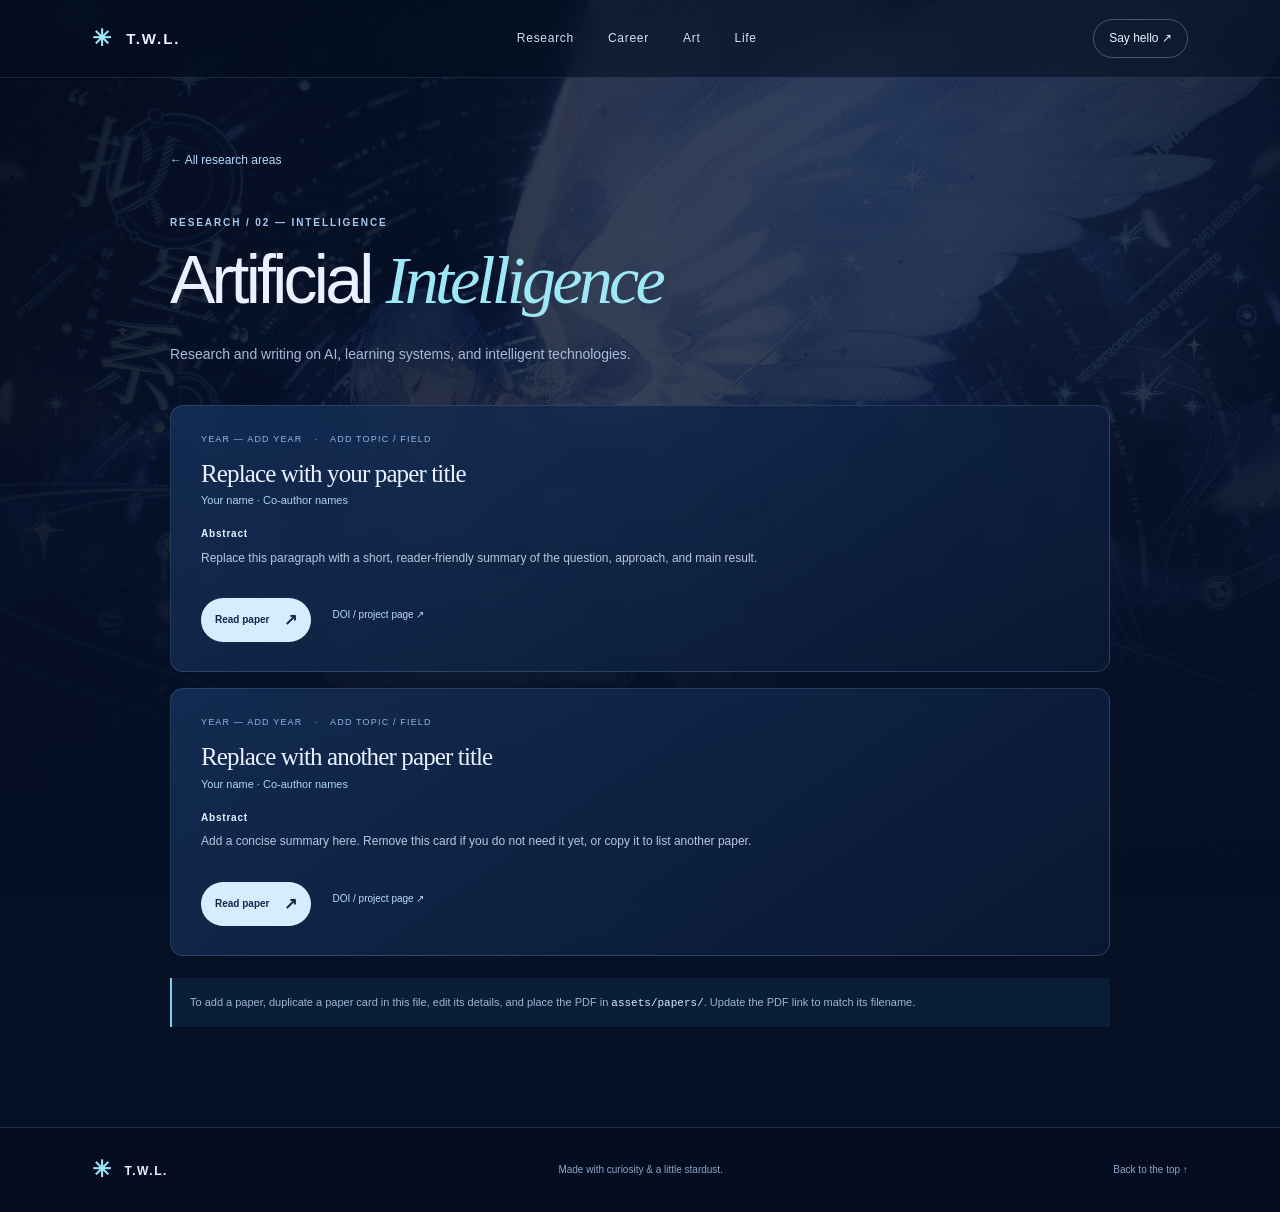
==== research/ai.html @ 41096c9e "Add files via upload" ====
<!doctype html><html lang="en"><head><meta charset="utf-8"><meta name="viewport" content="width=device-width,initial-scale=1"><title>Artificial Intelligence — Tiffany Wing Lun</title><link rel="stylesheet" href="../style.css"></head><body class="papers-page"><div class="backdrop" aria-hidden="true"></div><header class="topbar"><a class="wordmark" href="../index.html"><span class="mark">✳</span> T.W.L.</a><nav><a href="../index.html#research">Research</a><a href="../index.html#career">Career</a><a href="../index.html#art">Art</a><a href="../index.html#life">Life</a></nav><a class="top-contact" href="mailto:your.email@example.com">Say hello ↗</a></header><main class="papers-main"><a class="back-link" href="../index.html#research">← All research areas</a><p class="eyebrow">RESEARCH / 02 — INTELLIGENCE</p><h1>Artificial <em>Intelligence</em></h1><p class="papers-intro">Research and writing on AI, learning systems, and intelligent technologies.</p><div class="paper-list">
<article class="paper-card"><div class="paper-meta"><span>YEAR — ADD YEAR</span><span>ADD TOPIC / FIELD</span></div><h2>Replace with your paper title</h2><p class="authors">Your name · Co-author names</p><p class="abstract"><b>Abstract</b> Replace this paragraph with a short, reader-friendly summary of the question, approach, and main result.</p><div class="paper-links"><a class="button light" href="../assets/papers/ai-paper-1.pdf">Read paper <span>↗</span></a><a class="paper-text-link" href="#">DOI / project page ↗</a></div></article>
<article class="paper-card"><div class="paper-meta"><span>YEAR — ADD YEAR</span><span>ADD TOPIC / FIELD</span></div><h2>Replace with another paper title</h2><p class="authors">Your name · Co-author names</p><p class="abstract"><b>Abstract</b> Add a concise summary here. Remove this card if you do not need it yet, or copy it to list another paper.</p><div class="paper-links"><a class="button light" href="../assets/papers/ai-paper-2.pdf">Read paper <span>↗</span></a><a class="paper-text-link" href="#">DOI / project page ↗</a></div></article></div><aside class="papers-note">To add a paper, duplicate a paper card in this file, edit its details, and place the PDF in <code>assets/papers/</code>. Update the PDF link to match its filename.</aside></main><footer><a class="wordmark" href="../index.html"><span class="mark">✳</span> T.W.L.</a><p>Made with curiosity & a little stardust.</p><a href="#">Back to the top ↑</a></footer></body></html>
---- style.css ----
:root{--ink:#eaf2ff;--muted:#a8bad8;--blue:#8bbaff;--cyan:#9de7f7;--navy:#071126;--panel:rgba(12,29,59,.72);--line:rgba(174,205,255,.17);--serif:'Playfair Display',Georgia,serif;--sans:'DM Sans',Arial,sans-serif}*{box-sizing:border-box}html{scroll-behavior:smooth;scroll-padding-top:90px}body{margin:0;background:#071126;color:var(--ink);font-family:var(--sans);line-height:1.65;overflow-x:hidden}.backdrop{position:fixed;inset:0;z-index:-2;background:linear-gradient(90deg,rgba(5,13,31,.89),rgba(6,19,43,.72) 48%,rgba(6,18,42,.84)),linear-gradient(0deg,#071126 2%,transparent 45%,rgba(5,12,28,.2)),url('assets/blue-universe.jpg') center 38%/cover no-repeat;opacity:.72}.backdrop:after{content:"";position:absolute;inset:0;background:radial-gradient(ellipse at 70% 15%,rgba(112,164,255,.2),transparent 38%),linear-gradient(180deg,transparent 50%,#071126 100%)}a{color:inherit;text-decoration:none}.topbar{height:78px;padding:0 7.2%;display:flex;align-items:center;justify-content:space-between;border-bottom:1px solid rgba(190,214,255,.12);background:rgba(5,14,31,.58);backdrop-filter:blur(16px);position:sticky;top:0;z-index:5}.wordmark{font-size:15px;letter-spacing:.13em;font-weight:700}.mark{color:var(--cyan);font-size:23px;vertical-align:-2px;margin-right:7px}.topbar nav{display:flex;gap:34px;font-size:12px;color:#d5e0f5;letter-spacing:.06em}.topbar nav a:hover,.text-link:hover,footer>a:last-child:hover{color:var(--cyan)}.top-contact{font-size:12px;border:1px solid rgba(184,211,255,.32);padding:9px 15px;border-radius:30px}.top-contact span{color:var(--cyan);margin-left:7px}.hero{min-height:690px;height:calc(100vh - 78px);max-height:860px;padding:70px 11% 84px;display:flex;align-items:center;position:relative;overflow:hidden}.hero-copy{max-width:610px;z-index:1}.eyebrow{font-size:10px;letter-spacing:.19em;color:#a9c7ef;font-weight:600;margin:0 0 22px}.dot{display:inline-block;width:6px;height:6px;border-radius:100%;background:#7fe0f0;box-shadow:0 0 12px #7fe0f0;margin:0 9px 1px 0}h1,h2,h3,p{margin-top:0}h1{font-size:clamp(48px,6.2vw,78px);letter-spacing:-.055em;line-height:1.08;margin-bottom:25px;font-weight:500}h1 em,h2 em{font-family:var(--serif);font-weight:500;color:var(--cyan)}.serif-blue{font-family:var(--serif);font-weight:500;color:#a9c8ff;letter-spacing:-.04em}.intro{max-width:460px;color:#c2d0e5;font-size:15px;line-height:1.9}.hero-actions{display:flex;align-items:center;gap:27px;margin-top:31px}.button{display:inline-flex;align-items:center;gap:26px;border-radius:28px;padding:12px 19px;font-size:12px;font-weight:600;transition:.2s}.button span{font-size:16px}.primary{background:#a9d4ff;color:#071126;box-shadow:0 5px 24px rgba(109,173,255,.25)}.primary:hover{transform:translateY(-2px);background:#d4eaff}.text-link{font-size:12px;color:#d5e1f2}.text-link span{color:var(--cyan);margin-left:8px}.hero-note{display:flex;align-items:center;gap:10px;margin-top:61px;color:#8da4c5;font-size:9px;letter-spacing:.16em}.hero-note b{color:#e6f0ff;font-weight:500}.line{width:36px;height:1px;background:#7eb5ec}.note-star{color:#9de7f7;font-size:19px;margin-left:8px}.portrait-wrap{position:absolute;right:14%;top:50%;transform:translateY(-48%);width:min(33vw,390px);aspect-ratio:1}.portrait{position:absolute;inset:14%;border-radius:50%;border:1px solid rgba(197,226,255,.5);background:linear-gradient(145deg,rgba(117,179,255,.25),rgba(83,112,190,.15));box-shadow:0 0 65px rgba(103,172,255,.3),inset 0 0 40px rgba(170,212,255,.18);display:flex;align-items:center;justify-content:center;overflow:hidden}.portrait img{width:100%;height:100%;object-fit:cover}.portrait.empty .portrait-placeholder{display:block}.portrait-placeholder{display:none;text-align:center;color:#d5e7ff;font-family:var(--serif);font-size:21px;line-height:1.55}.portrait-placeholder small{font:10px var(--sans);color:#a9c7ef}.orbit{position:absolute;border:1px solid rgba(174,214,255,.38);border-radius:50%;inset:1%;transform:rotate(-28deg) scaleY(.62)}.orbit-two{inset:-3%;transform:rotate(47deg) scaleY(.69);border-color:rgba(174,214,255,.19)}.photo-tag{position:absolute;right:1%;bottom:21%;font-size:10px;color:#e4efff;background:rgba(9,24,51,.88);border:1px solid var(--line);border-radius:20px;padding:8px 13px;backdrop-filter:blur(8px)}.photo-tag span{color:var(--cyan);margin-right:6px}.floating-star{position:absolute;color:#c7eaff;text-shadow:0 0 15px #76bcff}.star-a{top:6%;right:23%;font-size:31px}.star-b{bottom:9%;left:14%;font-size:19px}.scroll-cue{position:absolute;bottom:27px;left:50%;transform:translateX(-50%);font-size:8px;letter-spacing:.2em;color:#8198bb;display:flex;gap:11px;align-items:center}.scroll-cue span{height:30px;width:1px;background:linear-gradient(#8ecbff,transparent)}.section{padding:112px 11%;position:relative}.section-head{display:flex;align-items:end;justify-content:space-between;gap:40px;margin-bottom:43px}.section-head .eyebrow{margin-bottom:10px}h2{font-family:var(--serif);font-size:clamp(38px,4.3vw,54px);line-height:1.1;font-weight:500;letter-spacing:-.035em;margin:0}.section-intro{max-width:390px;color:var(--muted);font-size:13px;margin:0 0 4px}.research-grid{display:grid;grid-template-columns:repeat(4,1fr);gap:13px}.research-card{min-height:267px;padding:23px 21px;background:linear-gradient(145deg,rgba(21,48,88,.76),rgba(10,25,52,.78));border:1px solid var(--line);border-radius:12px;backdrop-filter:blur(8px);transition:.2s}.research-card:hover{transform:translateY(-4px);border-color:rgba(151,211,255,.48)}.card-icon{color:#b4e5ff;font-family:var(--serif);font-size:25px;height:40px}.card-index{font-size:8px;letter-spacing:.15em;color:#7fa2ce;margin:4px 0 9px}.research-card h3{font:500 19px var(--serif);margin:0 0 10px}.research-card>p:not(.card-index){font-size:11px;color:#aebfd8;line-height:1.75;min-height:57px;margin-bottom:14px}.research-card>a{font-size:10px;color:#c6e8ff}.research-card>a span{color:var(--cyan);margin-left:6px}.feature-strip{margin-top:17px;border:1px solid var(--line);background:rgba(11,28,58,.61);border-radius:10px;padding:17px 21px;display:flex;align-items:center;gap:18px}.strip-symbol{font-size:27px;color:var(--cyan)}.feature-strip b{font-size:12px;font-weight:600}.feature-strip p{font-size:11px;color:var(--muted);margin:1px 0 0}.strip-arrow{margin-left:auto;color:var(--cyan)}.career-section{background:linear-gradient(180deg,rgba(8,21,46,.85),rgba(8,22,46,.94));border-top:1px solid var(--line);border-bottom:1px solid var(--line)}.career-layout{display:grid;grid-template-columns:1.35fr .75fr;gap:10%;align-items:center}.large-copy{font:21px/1.65 var(--serif);color:#dceaff;max-width:510px;margin:0 0 25px}.detail-row{display:flex;gap:17px;border-top:1px solid var(--line);padding:14px 0}.detail-row>span{font-size:9px;color:#82b9ec;padding-top:3px}.detail-row b{font-size:12px}.detail-row p{font-size:11px;color:var(--muted);margin:2px 0 0}.resume-card{position:relative;overflow:hidden;padding:32px;border-radius:14px;border:1px solid rgba(173,214,255,.28);background:linear-gradient(145deg,#173863,#10274d 75%,#122143);min-height:270px}.resume-card .eyebrow{font-size:8px;margin-bottom:15px}.resume-card h3{font:500 30px var(--serif);margin-bottom:10px}.resume-card>p:not(.eyebrow){font-size:12px;color:#b8cce4;max-width:240px}.button.light{background:#d8ecff;color:#12284b;margin-top:10px}.button.light:hover{background:white}.resume-card small{display:block;font-size:9px;color:#9eb4d1;margin-top:15px}.resume-orbit{position:absolute;right:-23px;top:-30px;border:1px solid rgba(206,229,255,.22);color:#b9e8ff;width:125px;height:125px;border-radius:50%;display:grid;place-items:center;font-size:35px;box-shadow:0 0 0 16px rgba(178,215,255,.04),0 0 0 34px rgba(178,215,255,.03)}.art-grid{display:grid;grid-template-columns:1.1fr .9fr 1fr;gap:15px}.art-tile{margin:0;position:relative;overflow:hidden;border-radius:10px;border:1px solid var(--line);height:270px;background:radial-gradient(ellipse at 30% 30%,rgba(148,209,255,.48),transparent 38%),linear-gradient(140deg,#1a3c70,#111d42 65%,#37568d)}.art-two{background:radial-gradient(ellipse at 75% 28%,rgba(212,203,255,.54),transparent 28%),linear-gradient(145deg,#1a2852,#244c80,#111d42)}.art-three{background:radial-gradient(ellipse at 60% 65%,rgba(111,220,232,.36),transparent 35%),linear-gradient(145deg,#101d3f,#36588a,#111831)}.art-tile:after{content:"✧　 ·　 ✦　　 ·　　 ✧";position:absolute;inset:0;display:grid;place-items:center;color:rgba(234,246,255,.55);font-size:23px;letter-spacing:.24em;pointer-events:none}.art-tile img{width:100%;height:100%;object-fit:cover;position:absolute;inset:0;z-index:1}.art-tile figcaption{position:absolute;bottom:0;left:0;right:0;z-index:2;padding:12px 14px;background:linear-gradient(transparent,rgba(4,12,28,.9));font:15px var(--serif)}.art-tile figcaption span{font:9px var(--sans);color:var(--cyan);margin-right:9px}.upload-hint{font-size:10px;color:#8fa8c9;margin:14px 0 0}.upload-hint code{color:#c2e8ff;background:rgba(138,184,241,.1);padding:2px 4px;border-radius:3px}.life-section{display:grid;grid-template-columns:1fr .8fr;align-items:center;gap:8%;background:rgba(8,22,46,.74);border-top:1px solid var(--line)}.life-content h2{font-size:clamp(43px,5vw,64px)}.life-intro{max-width:460px;color:var(--muted);font-size:13px;margin:20px 0}.hobby-list{display:flex;flex-wrap:wrap;gap:9px}.hobby-list span{border:1px solid rgba(164,202,248,.26);border-radius:20px;padding:6px 12px;font-size:10px;color:#c8def6;background:rgba(35,70,115,.25)}.hobby-list span:first-child{color:#c4f2ff}.life-visual{height:250px;border:1px solid var(--line);border-radius:50% 50% 45% 50%;background:radial-gradient(ellipse at center,rgba(80,141,208,.27),rgba(13,29,57,.18) 65%);display:flex;flex-direction:column;align-items:center;justify-content:center;transform:rotate(4deg);position:relative}.life-visual p{font:20px/1.4 var(--serif);text-align:center;color:#d5e8ff;transform:rotate(-4deg);margin:9px}.constellation{color:#bdeaff;letter-spacing:20px;font-size:27px;text-shadow:0 0 18px #64acff}.constellation span{font-size:17px}.constellation i{font-style:normal;font-size:13px}.constellation b{font-weight:400;font-size:22px}.contact-band{text-align:center;padding:91px 20px 100px;background:radial-gradient(ellipse at 50% 100%,rgba(67,123,192,.32),transparent 63%)}.contact-band .eyebrow{margin-bottom:12px}.contact-band h2{font-size:clamp(32px,4vw,47px);margin-bottom:25px}footer{border-top:1px solid var(--line);padding:23px 7.2%;display:flex;align-items:center;justify-content:space-between;background:rgba(5,14,31,.72)}footer p,footer>a:last-child{font-size:10px;color:#8ea5c7;margin:0}footer .wordmark{font-size:12px}
@media(max-width:900px){.hero{padding-left:8%;padding-right:8%}.portrait-wrap{right:7%;width:34vw;opacity:.82}.section{padding:88px 8%}.research-grid{grid-template-columns:repeat(2,1fr)}.research-card{min-height:230px}.career-layout{gap:6%}.art-tile{height:220px}}
@media(max-width:620px){.topbar{height:64px;padding:0 5%}.topbar nav{gap:13px;font-size:10px}.wordmark{font-size:12px}.top-contact{display:none}.hero{height:auto;min-height:780px;align-items:flex-start;padding:93px 7% 82px}.hero-copy{max-width:100%}h1{font-size:51px}.intro{max-width:380px;font-size:13px}.portrait-wrap{width:270px;right:4%;top:auto;bottom:70px;transform:none;opacity:.67}.hero-note{margin-top:35px}.scroll-cue{left:8%;transform:none}.section{padding:75px 7%}.section-head{display:block;margin-bottom:29px}.section-intro{margin-top:15px}.research-grid{grid-template-columns:1fr 1fr;gap:9px}.research-card{padding:17px 14px;min-height:260px}.research-card h3{font-size:17px}.research-card>p:not(.card-index){font-size:10px}.career-layout,.life-section{grid-template-columns:1fr;gap:30px}.resume-card{max-width:none}.art-grid{grid-template-columns:1fr 1fr}.art-one{grid-column:span 2}.art-tile{height:190px}.art-one{height:230px}.life-visual{max-width:330px;width:100%;justify-self:center;height:220px}.contact-band{padding:72px 7%}footer{padding:20px 6%;flex-wrap:wrap;gap:12px}footer p{order:3;width:100%;text-align:center}.hero-actions{gap:18px}.button{gap:14px;padding:11px 15px}}
@media(prefers-reduced-motion:reduce){html{scroll-behavior:auto}*,*:before,*:after{transition:none!important}}
.papers-main{max-width:1000px;min-height:75vh;margin:0 auto;padding:68px 30px 100px}.back-link{display:inline-block;color:#b8d9fb;font-size:12px;margin-bottom:44px}.papers-main>.eyebrow{margin-bottom:12px}.papers-main>h1{font-size:clamp(42px,6vw,68px);max-width:850px}.papers-intro{color:var(--muted);font-size:14px;max-width:600px;margin:0 0 39px}.paper-list{display:grid;gap:16px}.paper-card{padding:26px 30px 29px;background:linear-gradient(145deg,rgba(21,48,88,.85),rgba(10,25,52,.9));border:1px solid var(--line);border-radius:13px;backdrop-filter:blur(9px)}.paper-meta{display:flex;gap:12px;flex-wrap:wrap;color:#91b6e1;font-size:9px;letter-spacing:.13em}.paper-meta span+span:before{content:'·';margin-right:12px;color:#65c9e5}.paper-card h2{font-size:25px;margin:13px 0 4px}.authors{color:#acd5ef;font-size:11px;margin-bottom:16px}.abstract{max-width:760px;color:#b8c8df;font-size:12px;line-height:1.85;margin-bottom:19px}.abstract b{color:#e5f1ff;display:block;font-size:10px;letter-spacing:.08em;margin-bottom:3px}.paper-links{display:flex;align-items:center;gap:21px}.paper-links .button{font-size:10px;padding:9px 14px;gap:15px}.paper-text-link{font-size:10px;color:#b9dafa}.papers-note{margin-top:22px;padding:15px 18px;border-left:2px solid #7bcfe5;background:rgba(20,48,81,.44);color:#9eb5d2;font-size:11px}.papers-note code{color:#d4edff}@media(max-width:620px){.papers-main{padding:42px 7% 70px}.back-link{margin-bottom:32px}.paper-card{padding:20px}.paper-card h2{font-size:21px}.paper-links{align-items:flex-start;flex-direction:column;gap:12px}}
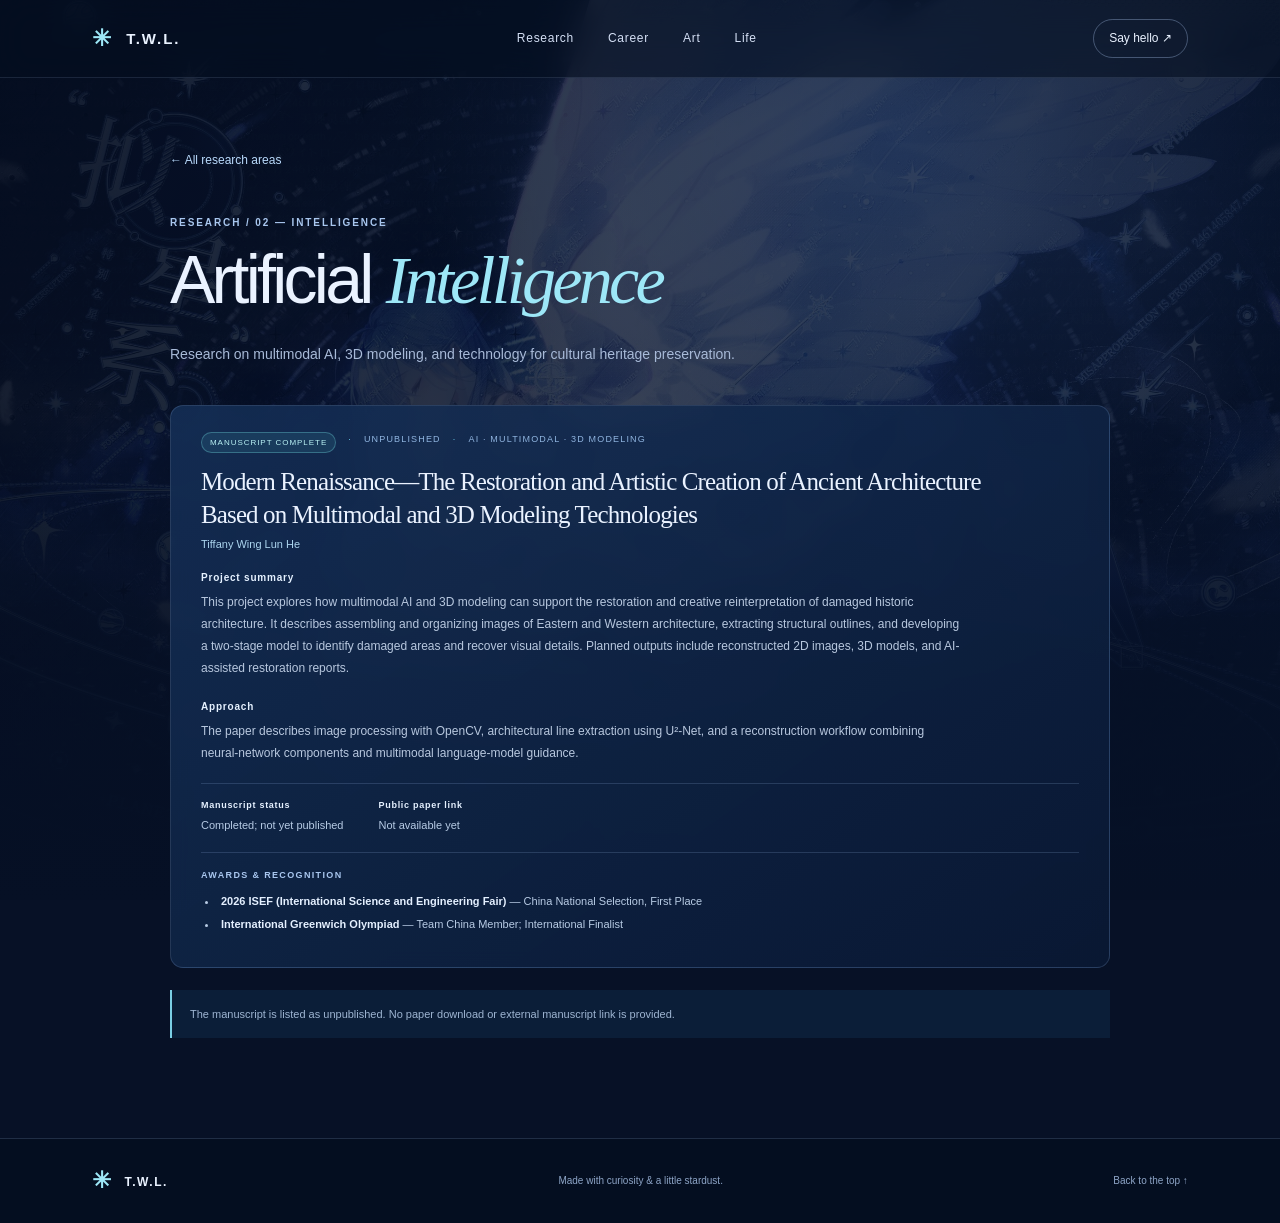
==== commit 0b5b1b19: "Add files via upload" ====
--- a/research/ai.html
+++ b/research/ai.html
@@ -1,3 +1,21 @@
-<!doctype html><html lang="en"><head><meta charset="utf-8"><meta name="viewport" content="width=device-width,initial-scale=1"><title>Artificial Intelligence — Tiffany Wing Lun</title><link rel="stylesheet" href="../style.css"></head><body class="papers-page"><div class="backdrop" aria-hidden="true"></div><header class="topbar"><a class="wordmark" href="../index.html"><span class="mark">✳</span> T.W.L.</a><nav><a href="../index.html#research">Research</a><a href="../index.html#career">Career</a><a href="../index.html#art">Art</a><a href="../index.html#life">Life</a></nav><a class="top-contact" href="mailto:your.email@example.com">Say hello ↗</a></header><main class="papers-main"><a class="back-link" href="../index.html#research">← All research areas</a><p class="eyebrow">RESEARCH / 02 — INTELLIGENCE</p><h1>Artificial <em>Intelligence</em></h1><p class="papers-intro">Research and writing on AI, learning systems, and intelligent technologies.</p><div class="paper-list">
-<article class="paper-card"><div class="paper-meta"><span>YEAR — ADD YEAR</span><span>ADD TOPIC / FIELD</span></div><h2>Replace with your paper title</h2><p class="authors">Your name · Co-author names</p><p class="abstract"><b>Abstract</b> Replace this paragraph with a short, reader-friendly summary of the question, approach, and main result.</p><div class="paper-links"><a class="button light" href="../assets/papers/ai-paper-1.pdf">Read paper <span>↗</span></a><a class="paper-text-link" href="#">DOI / project page ↗</a></div></article>
-<article class="paper-card"><div class="paper-meta"><span>YEAR — ADD YEAR</span><span>ADD TOPIC / FIELD</span></div><h2>Replace with another paper title</h2><p class="authors">Your name · Co-author names</p><p class="abstract"><b>Abstract</b> Add a concise summary here. Remove this card if you do not need it yet, or copy it to list another paper.</p><div class="paper-links"><a class="button light" href="../assets/papers/ai-paper-2.pdf">Read paper <span>↗</span></a><a class="paper-text-link" href="#">DOI / project page ↗</a></div></article></div><aside class="papers-note">To add a paper, duplicate a paper card in this file, edit its details, and place the PDF in <code>assets/papers/</code>. Update the PDF link to match its filename.</aside></main><footer><a class="wordmark" href="../index.html"><span class="mark">✳</span> T.W.L.</a><p>Made with curiosity & a little stardust.</p><a href="#">Back to the top ↑</a></footer></body></html>
+<!doctype html>
+<html lang="en">
+<head>
+  <meta charset="utf-8"><meta name="viewport" content="width=device-width,initial-scale=1">
+  <title>Artificial Intelligence — Tiffany Wing Lun</title><link rel="stylesheet" href="../style.css">
+</head>
+<body class="papers-page"><div class="backdrop" aria-hidden="true"></div>
+  <header class="topbar"><a class="wordmark" href="../index.html"><span class="mark">✳</span> T.W.L.</a><nav><a href="../index.html#research">Research</a><a href="../index.html#career">Career</a><a href="../index.html#art">Art</a><a href="../index.html#life">Life</a></nav><a class="top-contact" href="mailto:your.email@example.com">Say hello ↗</a></header>
+  <main class="papers-main"><a class="back-link" href="../index.html#research">← All research areas</a><p class="eyebrow">RESEARCH / 02 — INTELLIGENCE</p><h1>Artificial <em>Intelligence</em></h1><p class="papers-intro">Research on multimodal AI, 3D modeling, and technology for cultural heritage preservation.</p>
+    <div class="paper-list"><article class="paper-card project-card"><div class="paper-meta"><span class="status-pill">MANUSCRIPT COMPLETE</span><span>UNPUBLISHED</span><span>AI · MULTIMODAL · 3D MODELING</span></div>
+      <h2>Modern Renaissance—The Restoration and Artistic Creation of Ancient Architecture Based on Multimodal and 3D Modeling Technologies</h2>
+      <p class="authors">Tiffany Wing Lun He</p>
+      <p class="abstract"><b>Project summary</b>This project explores how multimodal AI and 3D modeling can support the restoration and creative reinterpretation of damaged historic architecture. It describes assembling and organizing images of Eastern and Western architecture, extracting structural outlines, and developing a two-stage model to identify damaged areas and recover visual details. Planned outputs include reconstructed 2D images, 3D models, and AI-assisted restoration reports.</p>
+      <p class="abstract"><b>Approach</b>The paper describes image processing with OpenCV, architectural line extraction using U²-Net, and a reconstruction workflow combining neural-network components and multimodal language-model guidance.</p>
+      <div class="project-details"><p><b>Manuscript status</b>Completed; not yet published</p><p><b>Public paper link</b>Not available yet</p></div>
+      <div class="awards-block"><p class="award-heading">AWARDS & RECOGNITION</p><ul><li><b>2026 ISEF (International Science and Engineering Fair)</b> — China National Selection, First Place</li><li><b>International Greenwich Olympiad</b> — Team China Member; International Finalist</li></ul></div>
+    </article></div>
+    <aside class="papers-note">The manuscript is listed as unpublished. No paper download or external manuscript link is provided.</aside>
+  </main>
+  <footer><a class="wordmark" href="../index.html"><span class="mark">✳</span> T.W.L.</a><p>Made with curiosity & a little stardust.</p><a href="#">Back to the top ↑</a></footer>
+</body></html>
--- a/style.css
+++ b/style.css
@@ -3,3 +3,6 @@
 @media(max-width:620px){.topbar{height:64px;padding:0 5%}.topbar nav{gap:13px;font-size:10px}.wordmark{font-size:12px}.top-contact{display:none}.hero{height:auto;min-height:780px;align-items:flex-start;padding:93px 7% 82px}.hero-copy{max-width:100%}h1{font-size:51px}.intro{max-width:380px;font-size:13px}.portrait-wrap{width:270px;right:4%;top:auto;bottom:70px;transform:none;opacity:.67}.hero-note{margin-top:35px}.scroll-cue{left:8%;transform:none}.section{padding:75px 7%}.section-head{display:block;margin-bottom:29px}.section-intro{margin-top:15px}.research-grid{grid-template-columns:1fr 1fr;gap:9px}.research-card{padding:17px 14px;min-height:260px}.research-card h3{font-size:17px}.research-card>p:not(.card-index){font-size:10px}.career-layout,.life-section{grid-template-columns:1fr;gap:30px}.resume-card{max-width:none}.art-grid{grid-template-columns:1fr 1fr}.art-one{grid-column:span 2}.art-tile{height:190px}.art-one{height:230px}.life-visual{max-width:330px;width:100%;justify-self:center;height:220px}.contact-band{padding:72px 7%}footer{padding:20px 6%;flex-wrap:wrap;gap:12px}footer p{order:3;width:100%;text-align:center}.hero-actions{gap:18px}.button{gap:14px;padding:11px 15px}}
 @media(prefers-reduced-motion:reduce){html{scroll-behavior:auto}*,*:before,*:after{transition:none!important}}
 .papers-main{max-width:1000px;min-height:75vh;margin:0 auto;padding:68px 30px 100px}.back-link{display:inline-block;color:#b8d9fb;font-size:12px;margin-bottom:44px}.papers-main>.eyebrow{margin-bottom:12px}.papers-main>h1{font-size:clamp(42px,6vw,68px);max-width:850px}.papers-intro{color:var(--muted);font-size:14px;max-width:600px;margin:0 0 39px}.paper-list{display:grid;gap:16px}.paper-card{padding:26px 30px 29px;background:linear-gradient(145deg,rgba(21,48,88,.85),rgba(10,25,52,.9));border:1px solid var(--line);border-radius:13px;backdrop-filter:blur(9px)}.paper-meta{display:flex;gap:12px;flex-wrap:wrap;color:#91b6e1;font-size:9px;letter-spacing:.13em}.paper-meta span+span:before{content:'·';margin-right:12px;color:#65c9e5}.paper-card h2{font-size:25px;margin:13px 0 4px}.authors{color:#acd5ef;font-size:11px;margin-bottom:16px}.abstract{max-width:760px;color:#b8c8df;font-size:12px;line-height:1.85;margin-bottom:19px}.abstract b{color:#e5f1ff;display:block;font-size:10px;letter-spacing:.08em;margin-bottom:3px}.paper-links{display:flex;align-items:center;gap:21px}.paper-links .button{font-size:10px;padding:9px 14px;gap:15px}.paper-text-link{font-size:10px;color:#b9dafa}.papers-note{margin-top:22px;padding:15px 18px;border-left:2px solid #7bcfe5;background:rgba(20,48,81,.44);color:#9eb5d2;font-size:11px}.papers-note code{color:#d4edff}@media(max-width:620px){.papers-main{padding:42px 7% 70px}.back-link{margin-bottom:32px}.paper-card{padding:20px}.paper-card h2{font-size:21px}.paper-links{align-items:flex-start;flex-direction:column;gap:12px}}
+.source-note{color:#8fa8c9;font-size:10px;margin:14px 0 0}
+.status-pill{color:#baf2f5;background:rgba(76,181,193,.13);border:1px solid rgba(112,215,220,.34);padding:3px 8px;border-radius:20px;font-size:8px;letter-spacing:.12em}.project-card h2{max-width:820px;line-height:1.3}.authors span{color:#91b6e1}.project-details{display:flex;gap:35px;flex-wrap:wrap;border-top:1px solid var(--line);padding-top:14px}.project-details p{font-size:11px;color:#b7cce5;margin:0}.project-details b{display:block;color:#e5f1ff;font-size:9px;letter-spacing:.08em;margin-bottom:3px}
+.awards-block{border-top:1px solid var(--line);margin-top:18px;padding-top:15px}.award-heading{color:#a9c7ef;font-size:9px;font-weight:600;letter-spacing:.15em;margin:0 0 9px}.awards-block ul{padding-left:17px;margin:0;color:#b8cce5;font-size:11px;line-height:1.8}.awards-block li{padding-left:3px;margin:3px 0}.awards-block b{color:#e4f0ff}
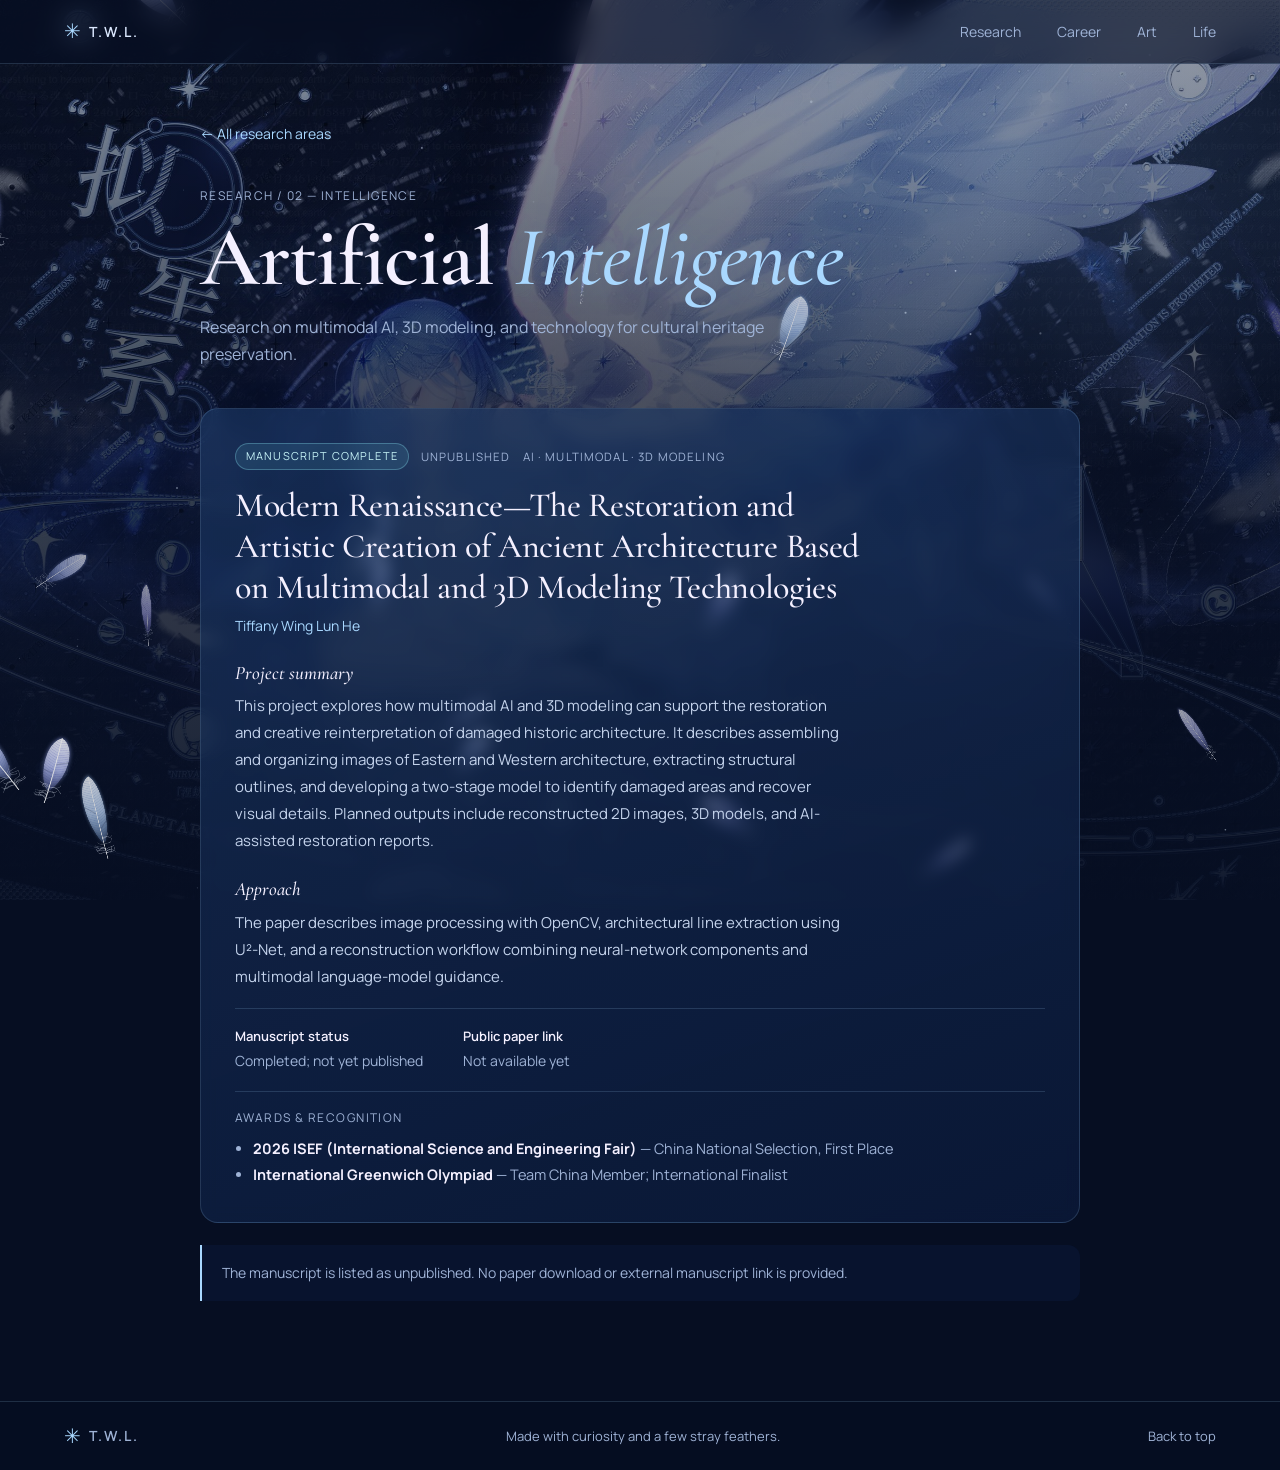
==== commit 8343efc0: "Add files via upload" ====
--- a/research/ai.html
+++ b/research/ai.html
@@ -1,11 +1,11 @@
 <!doctype html>
 <html lang="en">
 <head>
-  <meta charset="utf-8"><meta name="viewport" content="width=device-width,initial-scale=1">
-  <title>Artificial Intelligence — Tiffany Wing Lun</title><link rel="stylesheet" href="../style.css">
+  <meta charset="utf-8"><meta name="viewport" content="width=device-width,initial-scale=1,viewport-fit=cover">
+  <title>Artificial Intelligence — Tiffany Wing Lun</title><link rel="preconnect" href="https://fonts.googleapis.com"><link rel="preconnect" href="https://fonts.gstatic.com" crossorigin><link href="https://fonts.googleapis.com/css2?family=Cormorant+Garamond:ital,wght@0,500;0,600;1,500&family=Manrope:wght@400;500;600&family=Noto+Serif+SC:wght@500&display=swap" rel="stylesheet"><link rel="stylesheet" href="../style.css">
 </head>
 <body class="papers-page"><div class="backdrop" aria-hidden="true"></div>
-  <header class="topbar"><a class="wordmark" href="../index.html"><span class="mark">✳</span> T.W.L.</a><nav><a href="../index.html#research">Research</a><a href="../index.html#career">Career</a><a href="../index.html#art">Art</a><a href="../index.html#life">Life</a></nav><a class="top-contact" href="mailto:your.email@example.com">Say hello ↗</a></header>
+  <header class="topbar"><a class="wordmark" href="../index.html"><span class="mark" aria-hidden="true">✳</span>T.W.L.</a><nav><a href="../index.html#research">Research</a><a href="../index.html#career">Career</a><a href="../index.html#art">Art</a><a href="../index.html#life">Life</a></nav><a class="top-contact" href="mailto:the1@swarthmore.edu">Say hello ↗</a></header>
   <main class="papers-main"><a class="back-link" href="../index.html#research">← All research areas</a><p class="eyebrow">RESEARCH / 02 — INTELLIGENCE</p><h1>Artificial <em>Intelligence</em></h1><p class="papers-intro">Research on multimodal AI, 3D modeling, and technology for cultural heritage preservation.</p>
     <div class="paper-list"><article class="paper-card project-card"><div class="paper-meta"><span class="status-pill">MANUSCRIPT COMPLETE</span><span>UNPUBLISHED</span><span>AI · MULTIMODAL · 3D MODELING</span></div>
       <h2>Modern Renaissance—The Restoration and Artistic Creation of Ancient Architecture Based on Multimodal and 3D Modeling Technologies</h2>
@@ -17,5 +17,6 @@
     </article></div>
     <aside class="papers-note">The manuscript is listed as unpublished. No paper download or external manuscript link is provided.</aside>
   </main>
-  <footer><a class="wordmark" href="../index.html"><span class="mark">✳</span> T.W.L.</a><p>Made with curiosity & a little stardust.</p><a href="#">Back to the top ↑</a></footer>
+  <footer><a class="wordmark" href="../index.html"><span class="mark" aria-hidden="true">✳</span>T.W.L.</a><p>Made with curiosity and a few stray feathers.</p><a href="#">Back to top</a></footer>
+<script src="../fx.js"></script>
 </body></html>
--- a/style.css
+++ b/style.css
@@ -1,8 +1,270 @@
-:root{--ink:#eaf2ff;--muted:#a8bad8;--blue:#8bbaff;--cyan:#9de7f7;--navy:#071126;--panel:rgba(12,29,59,.72);--line:rgba(174,205,255,.17);--serif:'Playfair Display',Georgia,serif;--sans:'DM Sans',Arial,sans-serif}*{box-sizing:border-box}html{scroll-behavior:smooth;scroll-padding-top:90px}body{margin:0;background:#071126;color:var(--ink);font-family:var(--sans);line-height:1.65;overflow-x:hidden}.backdrop{position:fixed;inset:0;z-index:-2;background:linear-gradient(90deg,rgba(5,13,31,.89),rgba(6,19,43,.72) 48%,rgba(6,18,42,.84)),linear-gradient(0deg,#071126 2%,transparent 45%,rgba(5,12,28,.2)),url('assets/blue-universe.jpg') center 38%/cover no-repeat;opacity:.72}.backdrop:after{content:"";position:absolute;inset:0;background:radial-gradient(ellipse at 70% 15%,rgba(112,164,255,.2),transparent 38%),linear-gradient(180deg,transparent 50%,#071126 100%)}a{color:inherit;text-decoration:none}.topbar{height:78px;padding:0 7.2%;display:flex;align-items:center;justify-content:space-between;border-bottom:1px solid rgba(190,214,255,.12);background:rgba(5,14,31,.58);backdrop-filter:blur(16px);position:sticky;top:0;z-index:5}.wordmark{font-size:15px;letter-spacing:.13em;font-weight:700}.mark{color:var(--cyan);font-size:23px;vertical-align:-2px;margin-right:7px}.topbar nav{display:flex;gap:34px;font-size:12px;color:#d5e0f5;letter-spacing:.06em}.topbar nav a:hover,.text-link:hover,footer>a:last-child:hover{color:var(--cyan)}.top-contact{font-size:12px;border:1px solid rgba(184,211,255,.32);padding:9px 15px;border-radius:30px}.top-contact span{color:var(--cyan);margin-left:7px}.hero{min-height:690px;height:calc(100vh - 78px);max-height:860px;padding:70px 11% 84px;display:flex;align-items:center;position:relative;overflow:hidden}.hero-copy{max-width:610px;z-index:1}.eyebrow{font-size:10px;letter-spacing:.19em;color:#a9c7ef;font-weight:600;margin:0 0 22px}.dot{display:inline-block;width:6px;height:6px;border-radius:100%;background:#7fe0f0;box-shadow:0 0 12px #7fe0f0;margin:0 9px 1px 0}h1,h2,h3,p{margin-top:0}h1{font-size:clamp(48px,6.2vw,78px);letter-spacing:-.055em;line-height:1.08;margin-bottom:25px;font-weight:500}h1 em,h2 em{font-family:var(--serif);font-weight:500;color:var(--cyan)}.serif-blue{font-family:var(--serif);font-weight:500;color:#a9c8ff;letter-spacing:-.04em}.intro{max-width:460px;color:#c2d0e5;font-size:15px;line-height:1.9}.hero-actions{display:flex;align-items:center;gap:27px;margin-top:31px}.button{display:inline-flex;align-items:center;gap:26px;border-radius:28px;padding:12px 19px;font-size:12px;font-weight:600;transition:.2s}.button span{font-size:16px}.primary{background:#a9d4ff;color:#071126;box-shadow:0 5px 24px rgba(109,173,255,.25)}.primary:hover{transform:translateY(-2px);background:#d4eaff}.text-link{font-size:12px;color:#d5e1f2}.text-link span{color:var(--cyan);margin-left:8px}.hero-note{display:flex;align-items:center;gap:10px;margin-top:61px;color:#8da4c5;font-size:9px;letter-spacing:.16em}.hero-note b{color:#e6f0ff;font-weight:500}.line{width:36px;height:1px;background:#7eb5ec}.note-star{color:#9de7f7;font-size:19px;margin-left:8px}.portrait-wrap{position:absolute;right:14%;top:50%;transform:translateY(-48%);width:min(33vw,390px);aspect-ratio:1}.portrait{position:absolute;inset:14%;border-radius:50%;border:1px solid rgba(197,226,255,.5);background:linear-gradient(145deg,rgba(117,179,255,.25),rgba(83,112,190,.15));box-shadow:0 0 65px rgba(103,172,255,.3),inset 0 0 40px rgba(170,212,255,.18);display:flex;align-items:center;justify-content:center;overflow:hidden}.portrait img{width:100%;height:100%;object-fit:cover}.portrait.empty .portrait-placeholder{display:block}.portrait-placeholder{display:none;text-align:center;color:#d5e7ff;font-family:var(--serif);font-size:21px;line-height:1.55}.portrait-placeholder small{font:10px var(--sans);color:#a9c7ef}.orbit{position:absolute;border:1px solid rgba(174,214,255,.38);border-radius:50%;inset:1%;transform:rotate(-28deg) scaleY(.62)}.orbit-two{inset:-3%;transform:rotate(47deg) scaleY(.69);border-color:rgba(174,214,255,.19)}.photo-tag{position:absolute;right:1%;bottom:21%;font-size:10px;color:#e4efff;background:rgba(9,24,51,.88);border:1px solid var(--line);border-radius:20px;padding:8px 13px;backdrop-filter:blur(8px)}.photo-tag span{color:var(--cyan);margin-right:6px}.floating-star{position:absolute;color:#c7eaff;text-shadow:0 0 15px #76bcff}.star-a{top:6%;right:23%;font-size:31px}.star-b{bottom:9%;left:14%;font-size:19px}.scroll-cue{position:absolute;bottom:27px;left:50%;transform:translateX(-50%);font-size:8px;letter-spacing:.2em;color:#8198bb;display:flex;gap:11px;align-items:center}.scroll-cue span{height:30px;width:1px;background:linear-gradient(#8ecbff,transparent)}.section{padding:112px 11%;position:relative}.section-head{display:flex;align-items:end;justify-content:space-between;gap:40px;margin-bottom:43px}.section-head .eyebrow{margin-bottom:10px}h2{font-family:var(--serif);font-size:clamp(38px,4.3vw,54px);line-height:1.1;font-weight:500;letter-spacing:-.035em;margin:0}.section-intro{max-width:390px;color:var(--muted);font-size:13px;margin:0 0 4px}.research-grid{display:grid;grid-template-columns:repeat(4,1fr);gap:13px}.research-card{min-height:267px;padding:23px 21px;background:linear-gradient(145deg,rgba(21,48,88,.76),rgba(10,25,52,.78));border:1px solid var(--line);border-radius:12px;backdrop-filter:blur(8px);transition:.2s}.research-card:hover{transform:translateY(-4px);border-color:rgba(151,211,255,.48)}.card-icon{color:#b4e5ff;font-family:var(--serif);font-size:25px;height:40px}.card-index{font-size:8px;letter-spacing:.15em;color:#7fa2ce;margin:4px 0 9px}.research-card h3{font:500 19px var(--serif);margin:0 0 10px}.research-card>p:not(.card-index){font-size:11px;color:#aebfd8;line-height:1.75;min-height:57px;margin-bottom:14px}.research-card>a{font-size:10px;color:#c6e8ff}.research-card>a span{color:var(--cyan);margin-left:6px}.feature-strip{margin-top:17px;border:1px solid var(--line);background:rgba(11,28,58,.61);border-radius:10px;padding:17px 21px;display:flex;align-items:center;gap:18px}.strip-symbol{font-size:27px;color:var(--cyan)}.feature-strip b{font-size:12px;font-weight:600}.feature-strip p{font-size:11px;color:var(--muted);margin:1px 0 0}.strip-arrow{margin-left:auto;color:var(--cyan)}.career-section{background:linear-gradient(180deg,rgba(8,21,46,.85),rgba(8,22,46,.94));border-top:1px solid var(--line);border-bottom:1px solid var(--line)}.career-layout{display:grid;grid-template-columns:1.35fr .75fr;gap:10%;align-items:center}.large-copy{font:21px/1.65 var(--serif);color:#dceaff;max-width:510px;margin:0 0 25px}.detail-row{display:flex;gap:17px;border-top:1px solid var(--line);padding:14px 0}.detail-row>span{font-size:9px;color:#82b9ec;padding-top:3px}.detail-row b{font-size:12px}.detail-row p{font-size:11px;color:var(--muted);margin:2px 0 0}.resume-card{position:relative;overflow:hidden;padding:32px;border-radius:14px;border:1px solid rgba(173,214,255,.28);background:linear-gradient(145deg,#173863,#10274d 75%,#122143);min-height:270px}.resume-card .eyebrow{font-size:8px;margin-bottom:15px}.resume-card h3{font:500 30px var(--serif);margin-bottom:10px}.resume-card>p:not(.eyebrow){font-size:12px;color:#b8cce4;max-width:240px}.button.light{background:#d8ecff;color:#12284b;margin-top:10px}.button.light:hover{background:white}.resume-card small{display:block;font-size:9px;color:#9eb4d1;margin-top:15px}.resume-orbit{position:absolute;right:-23px;top:-30px;border:1px solid rgba(206,229,255,.22);color:#b9e8ff;width:125px;height:125px;border-radius:50%;display:grid;place-items:center;font-size:35px;box-shadow:0 0 0 16px rgba(178,215,255,.04),0 0 0 34px rgba(178,215,255,.03)}.art-grid{display:grid;grid-template-columns:1.1fr .9fr 1fr;gap:15px}.art-tile{margin:0;position:relative;overflow:hidden;border-radius:10px;border:1px solid var(--line);height:270px;background:radial-gradient(ellipse at 30% 30%,rgba(148,209,255,.48),transparent 38%),linear-gradient(140deg,#1a3c70,#111d42 65%,#37568d)}.art-two{background:radial-gradient(ellipse at 75% 28%,rgba(212,203,255,.54),transparent 28%),linear-gradient(145deg,#1a2852,#244c80,#111d42)}.art-three{background:radial-gradient(ellipse at 60% 65%,rgba(111,220,232,.36),transparent 35%),linear-gradient(145deg,#101d3f,#36588a,#111831)}.art-tile:after{content:"✧　 ·　 ✦　　 ·　　 ✧";position:absolute;inset:0;display:grid;place-items:center;color:rgba(234,246,255,.55);font-size:23px;letter-spacing:.24em;pointer-events:none}.art-tile img{width:100%;height:100%;object-fit:cover;position:absolute;inset:0;z-index:1}.art-tile figcaption{position:absolute;bottom:0;left:0;right:0;z-index:2;padding:12px 14px;background:linear-gradient(transparent,rgba(4,12,28,.9));font:15px var(--serif)}.art-tile figcaption span{font:9px var(--sans);color:var(--cyan);margin-right:9px}.upload-hint{font-size:10px;color:#8fa8c9;margin:14px 0 0}.upload-hint code{color:#c2e8ff;background:rgba(138,184,241,.1);padding:2px 4px;border-radius:3px}.life-section{display:grid;grid-template-columns:1fr .8fr;align-items:center;gap:8%;background:rgba(8,22,46,.74);border-top:1px solid var(--line)}.life-content h2{font-size:clamp(43px,5vw,64px)}.life-intro{max-width:460px;color:var(--muted);font-size:13px;margin:20px 0}.hobby-list{display:flex;flex-wrap:wrap;gap:9px}.hobby-list span{border:1px solid rgba(164,202,248,.26);border-radius:20px;padding:6px 12px;font-size:10px;color:#c8def6;background:rgba(35,70,115,.25)}.hobby-list span:first-child{color:#c4f2ff}.life-visual{height:250px;border:1px solid var(--line);border-radius:50% 50% 45% 50%;background:radial-gradient(ellipse at center,rgba(80,141,208,.27),rgba(13,29,57,.18) 65%);display:flex;flex-direction:column;align-items:center;justify-content:center;transform:rotate(4deg);position:relative}.life-visual p{font:20px/1.4 var(--serif);text-align:center;color:#d5e8ff;transform:rotate(-4deg);margin:9px}.constellation{color:#bdeaff;letter-spacing:20px;font-size:27px;text-shadow:0 0 18px #64acff}.constellation span{font-size:17px}.constellation i{font-style:normal;font-size:13px}.constellation b{font-weight:400;font-size:22px}.contact-band{text-align:center;padding:91px 20px 100px;background:radial-gradient(ellipse at 50% 100%,rgba(67,123,192,.32),transparent 63%)}.contact-band .eyebrow{margin-bottom:12px}.contact-band h2{font-size:clamp(32px,4vw,47px);margin-bottom:25px}footer{border-top:1px solid var(--line);padding:23px 7.2%;display:flex;align-items:center;justify-content:space-between;background:rgba(5,14,31,.72)}footer p,footer>a:last-child{font-size:10px;color:#8ea5c7;margin:0}footer .wordmark{font-size:12px}
-@media(max-width:900px){.hero{padding-left:8%;padding-right:8%}.portrait-wrap{right:7%;width:34vw;opacity:.82}.section{padding:88px 8%}.research-grid{grid-template-columns:repeat(2,1fr)}.research-card{min-height:230px}.career-layout{gap:6%}.art-tile{height:220px}}
-@media(max-width:620px){.topbar{height:64px;padding:0 5%}.topbar nav{gap:13px;font-size:10px}.wordmark{font-size:12px}.top-contact{display:none}.hero{height:auto;min-height:780px;align-items:flex-start;padding:93px 7% 82px}.hero-copy{max-width:100%}h1{font-size:51px}.intro{max-width:380px;font-size:13px}.portrait-wrap{width:270px;right:4%;top:auto;bottom:70px;transform:none;opacity:.67}.hero-note{margin-top:35px}.scroll-cue{left:8%;transform:none}.section{padding:75px 7%}.section-head{display:block;margin-bottom:29px}.section-intro{margin-top:15px}.research-grid{grid-template-columns:1fr 1fr;gap:9px}.research-card{padding:17px 14px;min-height:260px}.research-card h3{font-size:17px}.research-card>p:not(.card-index){font-size:10px}.career-layout,.life-section{grid-template-columns:1fr;gap:30px}.resume-card{max-width:none}.art-grid{grid-template-columns:1fr 1fr}.art-one{grid-column:span 2}.art-tile{height:190px}.art-one{height:230px}.life-visual{max-width:330px;width:100%;justify-self:center;height:220px}.contact-band{padding:72px 7%}footer{padding:20px 6%;flex-wrap:wrap;gap:12px}footer p{order:3;width:100%;text-align:center}.hero-actions{gap:18px}.button{gap:14px;padding:11px 15px}}
-@media(prefers-reduced-motion:reduce){html{scroll-behavior:auto}*,*:before,*:after{transition:none!important}}
-.papers-main{max-width:1000px;min-height:75vh;margin:0 auto;padding:68px 30px 100px}.back-link{display:inline-block;color:#b8d9fb;font-size:12px;margin-bottom:44px}.papers-main>.eyebrow{margin-bottom:12px}.papers-main>h1{font-size:clamp(42px,6vw,68px);max-width:850px}.papers-intro{color:var(--muted);font-size:14px;max-width:600px;margin:0 0 39px}.paper-list{display:grid;gap:16px}.paper-card{padding:26px 30px 29px;background:linear-gradient(145deg,rgba(21,48,88,.85),rgba(10,25,52,.9));border:1px solid var(--line);border-radius:13px;backdrop-filter:blur(9px)}.paper-meta{display:flex;gap:12px;flex-wrap:wrap;color:#91b6e1;font-size:9px;letter-spacing:.13em}.paper-meta span+span:before{content:'·';margin-right:12px;color:#65c9e5}.paper-card h2{font-size:25px;margin:13px 0 4px}.authors{color:#acd5ef;font-size:11px;margin-bottom:16px}.abstract{max-width:760px;color:#b8c8df;font-size:12px;line-height:1.85;margin-bottom:19px}.abstract b{color:#e5f1ff;display:block;font-size:10px;letter-spacing:.08em;margin-bottom:3px}.paper-links{display:flex;align-items:center;gap:21px}.paper-links .button{font-size:10px;padding:9px 14px;gap:15px}.paper-text-link{font-size:10px;color:#b9dafa}.papers-note{margin-top:22px;padding:15px 18px;border-left:2px solid #7bcfe5;background:rgba(20,48,81,.44);color:#9eb5d2;font-size:11px}.papers-note code{color:#d4edff}@media(max-width:620px){.papers-main{padding:42px 7% 70px}.back-link{margin-bottom:32px}.paper-card{padding:20px}.paper-card h2{font-size:21px}.paper-links{align-items:flex-start;flex-direction:column;gap:12px}}
-.source-note{color:#8fa8c9;font-size:10px;margin:14px 0 0}
-.status-pill{color:#baf2f5;background:rgba(76,181,193,.13);border:1px solid rgba(112,215,220,.34);padding:3px 8px;border-radius:20px;font-size:8px;letter-spacing:.12em}.project-card h2{max-width:820px;line-height:1.3}.authors span{color:#91b6e1}.project-details{display:flex;gap:35px;flex-wrap:wrap;border-top:1px solid var(--line);padding-top:14px}.project-details p{font-size:11px;color:#b7cce5;margin:0}.project-details b{display:block;color:#e5f1ff;font-size:9px;letter-spacing:.08em;margin-bottom:3px}
-.awards-block{border-top:1px solid var(--line);margin-top:18px;padding-top:15px}.award-heading{color:#a9c7ef;font-size:9px;font-weight:600;letter-spacing:.15em;margin:0 0 9px}.awards-block ul{padding-left:17px;margin:0;color:#b8cce5;font-size:11px;line-height:1.8}.awards-block li{padding-left:3px;margin:3px 0}.awards-block b{color:#e4f0ff}
+/* ===== Tokens ===== */
+:root{
+  --night:#060e22;
+  --deep:#0c1b3d;
+  --ice:#dce9ff;
+  --mist:#9fb3d6;
+  --halo:#a9d8ff;
+  --pearl:#f4f0ff;
+  --line:rgba(169,216,255,.16);
+  --line-strong:rgba(169,216,255,.32);
+  --panel:rgba(12,27,61,.48);
+  --display:'Cormorant Garamond','Noto Serif SC',Georgia,serif;
+  --sans:'Manrope','PingFang SC','Microsoft YaHei',system-ui,-apple-system,sans-serif;
+  --cn:'Noto Serif SC','Songti SC','STSong',serif;
+  --gutter:clamp(20px,6vw,64px);
+  --wrap:min(1120px,100% - 2*var(--gutter));
+  --topbar:64px;
+}
+*,*::before,*::after{box-sizing:border-box}
+html{scroll-behavior:smooth;scroll-padding-top:calc(var(--topbar) + 16px);-webkit-text-size-adjust:100%}
+body{margin:0;background:var(--night);color:var(--ice);font:400 16px/1.7 var(--sans);overflow-x:hidden;-webkit-font-smoothing:antialiased;padding-bottom:env(safe-area-inset-bottom,0px)}
+img{max-width:100%;display:block}
+a{color:inherit;text-decoration:none}
+h1,h2,h3,p{margin:0}
+button{font:inherit;color:inherit}
+:focus-visible{outline:2px solid var(--halo);outline-offset:3px;border-radius:6px}
+
+.backdrop{position:fixed;inset:0;z-index:-2;background:
+  radial-gradient(ellipse 60% 50% at 78% 18%,rgba(140,190,255,.18),transparent 70%),
+  linear-gradient(180deg,rgba(6,14,34,.42) 0%,rgba(6,14,34,.8) 55%,rgba(6,14,34,.94) 100%),
+  url('assets/blue-universe.jpg') 72% 22%/cover no-repeat}
+.fx{position:fixed;inset:0;width:100%;height:100%;z-index:-1;pointer-events:none}
+
+/* ===== Top bar ===== */
+.topbar{position:sticky;top:0;z-index:20;padding-top:env(safe-area-inset-top,0px);background:rgba(6,14,34,.62);backdrop-filter:blur(14px);-webkit-backdrop-filter:blur(14px);border-bottom:1px solid var(--line)}
+.topbar-inner{width:var(--wrap);margin:0 auto;height:var(--topbar);display:flex;align-items:center;justify-content:space-between;gap:16px}
+.wordmark{font-weight:600;font-size:14px;letter-spacing:.14em;display:inline-flex;align-items:center;gap:8px;white-space:nowrap}
+.mark{color:var(--halo);font-size:20px;line-height:1;letter-spacing:0}
+.topbar nav{display:flex;gap:clamp(14px,3vw,36px);font-size:14px;color:var(--mist)}
+.topbar nav a{padding:6px 0;transition:color .2s}
+.topbar nav a:hover{color:var(--pearl)}
+
+/* ===== Buttons and links ===== */
+.button{display:inline-flex;align-items:center;justify-content:center;min-height:46px;padding:0 24px;border-radius:999px;background:var(--halo);color:var(--night);font-weight:600;font-size:15px;border:1px solid transparent;transition:background .2s,transform .2s,box-shadow .2s;box-shadow:0 6px 28px rgba(120,180,255,.28)}
+.button:hover{background:var(--pearl);transform:translateY(-1px)}
+.button.ghost{background:transparent;color:var(--ice);border-color:var(--line-strong);box-shadow:none}
+.button.ghost:hover{border-color:var(--halo);background:rgba(169,216,255,.08)}
+.inline-link{color:var(--halo);border-bottom:1px solid rgba(169,216,255,.4);transition:border-color .2s,color .2s;white-space:nowrap}
+.inline-link:hover{color:var(--pearl);border-color:var(--pearl)}
+
+/* ===== Hero ===== */
+.hero{width:var(--wrap);margin:0 auto;min-height:calc(100svh - var(--topbar));display:grid;grid-template-columns:minmax(0,1.3fr) minmax(0,.7fr);gap:clamp(32px,6vw,88px);align-items:center;padding:56px 0 88px;position:relative}
+h1{font-family:var(--display);font-weight:600;font-size:clamp(58px,8.4vw,112px);line-height:.95;letter-spacing:-.01em;color:var(--pearl);text-shadow:0 0 40px rgba(140,190,255,.25)}
+.tagline{font-family:var(--display);font-style:italic;font-weight:500;font-size:clamp(26px,3.3vw,42px);line-height:1.15;color:var(--halo);margin:10px 0 30px}
+.lead{max-width:60ch;color:#c4d3ec;font-size:16.5px;line-height:1.8}
+.lead-small{margin-top:14px;font-size:15px;color:var(--mist)}
+.hero-actions{display:flex;flex-wrap:wrap;gap:12px;margin-top:34px}
+.portrait-wrap{position:relative;width:min(100%,340px);aspect-ratio:1;justify-self:center}
+.portrait{position:absolute;inset:12%;border-radius:50%;overflow:hidden;border:1px solid rgba(220,235,255,.5);box-shadow:0 0 0 8px rgba(169,216,255,.06),0 0 80px rgba(120,180,255,.35)}
+.portrait img{width:100%;height:100%;object-fit:cover}
+.orbit{position:absolute;inset:0;border-radius:50%;border:1px solid rgba(169,216,255,.3)}
+.orbit-a{transform:rotate(-24deg) scaleY(.6)}
+.orbit-b{inset:-5%;transform:rotate(42deg) scaleY(.68);border-color:rgba(169,216,255,.16)}
+.orbit::after{content:"";position:absolute;width:7px;height:7px;border-radius:50%;background:var(--pearl);box-shadow:0 0 12px 3px rgba(169,216,255,.8);top:50%;left:50%;offset-path:circle(50%);offset-distance:0%;animation:travel 18s linear infinite}
+.orbit-b::after{animation-duration:26s;animation-direction:reverse;width:5px;height:5px}
+@supports not (offset-path:circle(50%)){.orbit::after{display:none}}
+@keyframes travel{to{offset-distance:100%}}
+.portrait-note{position:absolute;left:50%;bottom:-6px;transform:translateX(-50%);white-space:nowrap;font-size:13px;color:var(--mist);background:rgba(6,14,34,.7);border:1px solid var(--line);border-radius:999px;padding:5px 14px;backdrop-filter:blur(6px)}
+.hint{position:absolute;left:0;bottom:28px;font-size:13px;color:rgba(159,179,214,.7);font-style:italic;font-family:var(--display);font-size:17px}
+
+/* Page-load sequence */
+.hero-copy>*,.portrait-wrap{animation:rise .9s cubic-bezier(.2,.7,.2,1) both}
+.hero-copy>:nth-child(2){animation-delay:.12s}
+.hero-copy>:nth-child(3){animation-delay:.24s}
+.hero-copy>:nth-child(n+4){animation-delay:.34s}
+.portrait-wrap{animation-delay:.2s;animation-duration:1.2s}
+@keyframes rise{from{opacity:0;transform:translateY(18px)}to{opacity:1;transform:none}}
+
+/* ===== Sections ===== */
+.section{width:var(--wrap);margin:0 auto;padding:clamp(72px,10vw,128px) 0 0}
+.section-head{display:grid;grid-template-columns:minmax(0,1fr) minmax(0,400px);gap:20px 48px;align-items:end;margin-bottom:clamp(28px,4vw,44px)}
+h2{text-wrap:balance;font-family:var(--display);font-weight:500;font-size:clamp(44px,6vw,76px);line-height:1;letter-spacing:-.01em;color:var(--pearl)}
+.section-intro{color:var(--mist);font-size:15.5px;line-height:1.75}
+
+/* Research list */
+.fields{list-style:none;margin:0;padding:0;border-top:1px solid var(--line)}
+.field{display:grid;grid-template-columns:56px minmax(0,1fr) auto 28px;align-items:center;gap:20px;padding:26px 12px;border-bottom:1px solid var(--line);position:relative;transition:background .3s}
+.field::before{content:"";position:absolute;inset:0;background:linear-gradient(90deg,rgba(169,216,255,.1),transparent 70%);opacity:0;transition:opacity .3s;pointer-events:none}
+.field:hover::before{opacity:1}
+.field-glyph{font-family:var(--display);font-size:34px;color:var(--halo);text-align:center;line-height:1}
+.field-name{display:block;font-family:var(--display);font-weight:600;font-size:clamp(26px,3vw,34px);line-height:1.15;color:var(--pearl);transition:transform .3s}
+.field:hover .field-name{transform:translateX(6px)}
+.field-desc{display:block;color:var(--mist);font-size:15px;margin-top:4px}
+.field-count{font-size:13px;color:var(--mist);border:1px solid var(--line);border-radius:999px;padding:3px 12px;white-space:nowrap}
+.field-arrow{color:var(--halo);font-size:18px;transition:transform .3s}
+.field:hover .field-arrow{transform:translate(3px,-3px)}
+.now{margin-top:28px;padding:20px 24px;border-left:2px solid var(--halo);background:var(--panel);border-radius:0 12px 12px 0;color:#c4d3ec;font-size:15.5px;line-height:1.7;backdrop-filter:blur(6px)}
+.now-label{display:block;font-family:var(--display);font-style:italic;font-size:20px;color:var(--halo);margin-bottom:2px}
+
+/* Career */
+.career-layout{display:grid;grid-template-columns:minmax(0,1.5fr) minmax(0,.8fr);gap:clamp(28px,5vw,64px);align-items:start}
+.entry{display:grid;grid-template-columns:150px minmax(0,1fr);gap:8px 28px;padding:24px 0;border-top:1px solid var(--line)}
+.entry:last-child{border-bottom:1px solid var(--line)}
+.entry h3{font-family:var(--display);font-style:italic;font-weight:500;font-size:22px;color:var(--halo);line-height:1.3}
+.entry-title{color:var(--pearl);font-weight:600;font-size:16px}
+.entry p:not(.entry-title){color:var(--mist);font-size:15px}
+.awards{list-style:none;margin:0;padding:0;display:grid;gap:10px;color:var(--mist);font-size:15px}
+.awards b{color:var(--pearl);font-weight:600}
+.resume-card{position:relative;overflow:hidden;padding:32px 28px;border-radius:20px;border:1px solid var(--line-strong);background:radial-gradient(circle at 100% 0%,rgba(169,216,255,.22),transparent 55%),linear-gradient(160deg,rgba(28,58,104,.75),rgba(12,27,61,.75));backdrop-filter:blur(8px)}
+.resume-card h3{font-family:var(--display);font-weight:600;font-size:36px;color:var(--pearl);line-height:1.1}
+.resume-card p{color:var(--mist);font-size:15px;margin:8px 0 22px}
+
+/* ===== Gallery ===== */
+.art-section{width:100%;max-width:none}
+.art-section .section-head{width:var(--wrap);margin-inline:auto}
+.gallery{--pad:max(var(--gutter),(100% - 1120px)/2)}
+.gallery-track{display:flex;gap:18px;overflow-x:auto;scroll-snap-type:x mandatory;scroll-padding-inline:var(--pad);padding:6px var(--pad) 10px;scrollbar-width:none;overscroll-behavior-x:contain;cursor:grab;-webkit-overflow-scrolling:touch}
+.gallery-track::-webkit-scrollbar{display:none}
+.gallery-track.dragging{cursor:grabbing;scroll-snap-type:none;user-select:none}
+.gallery-track.dragging .slide-media{pointer-events:none}
+.slide{flex:0 0 clamp(264px,29vw,340px);margin:0;scroll-snap-align:start}
+.slide-media{display:block;width:100%;height:clamp(220px,22vw,250px);padding:0;border:1px solid var(--line);border-radius:16px;overflow:hidden;background:var(--deep);cursor:zoom-in;position:relative}
+.gallery-track.dragging .slide-media,.gallery-track.dragging{cursor:grabbing}
+.slide-media img{width:100%;height:100%;object-fit:cover;transition:transform .6s cubic-bezier(.2,.7,.2,1),filter .4s}
+.slide-media:hover img{transform:scale(1.05)}
+.slide-media.pair{display:grid;grid-template-columns:1fr 1fr;gap:2px}
+.slide-media::after{content:"";position:absolute;inset:0;border-radius:inherit;box-shadow:inset 0 0 0 1px rgba(255,255,255,.06);background:linear-gradient(180deg,transparent 60%,rgba(6,14,34,.35));pointer-events:none}
+.slide figcaption{padding:18px 4px 0}
+.slide h3{font-family:var(--display);font-weight:600;font-size:26px;line-height:1.15;color:var(--pearl);margin-bottom:8px}
+.slide figcaption p{color:var(--mist);font-size:14.5px;line-height:1.7}
+.slide .materials{margin-top:10px;font-size:13px;color:#7f97bf;font-style:italic}
+.gallery-controls{width:var(--wrap);margin:26px auto 0;display:flex;align-items:center;gap:14px}
+.gallery-progress{flex:1;height:2px;background:var(--line);border-radius:2px;position:relative;overflow:hidden}
+.gallery-progress span{position:absolute;top:0;bottom:0;left:0;width:30%;background:var(--halo);border-radius:2px;box-shadow:0 0 10px var(--halo);transition:left .15s linear}
+.gallery-count{font-size:14px;color:var(--mist);min-width:44px;text-align:center;font-variant-numeric:tabular-nums}
+.round{width:44px;height:44px;border-radius:50%;border:1px solid var(--line-strong);background:rgba(6,14,34,.5);display:grid;place-items:center;cursor:pointer;font-size:17px;transition:background .2s,border-color .2s,opacity .2s;flex:none}
+.round:hover{border-color:var(--halo);background:rgba(169,216,255,.12)}
+.round:disabled{opacity:.3;cursor:default}
+
+/* Lightbox */
+.lightbox{width:100vw;height:100dvh;max-width:none;max-height:none;margin:0;padding:calc(env(safe-area-inset-top,0px) + 24px) 20px calc(env(safe-area-inset-bottom,0px) + 20px);border:0;background:rgba(3,8,20,.94);color:var(--ice);display:none;flex-direction:column;align-items:center;justify-content:center;gap:18px}
+.lightbox[open]{display:flex;animation:fade .3s ease}
+.lightbox::backdrop{background:rgba(3,8,20,.6);backdrop-filter:blur(6px)}
+@keyframes fade{from{opacity:0}}
+.lb-stage{position:relative;width:100%;flex:1;min-height:0;display:flex;align-items:center;justify-content:center;touch-action:pan-y}
+.lb-img{max-width:min(100%,1400px);max-height:100%;object-fit:contain;border-radius:10px;box-shadow:0 20px 80px rgba(0,0,0,.5);user-select:none;-webkit-user-drag:none}
+.lb-img.swap{animation:fade .35s ease}
+.lb-prev,.lb-next{position:absolute;top:50%;transform:translateY(-50%)}
+.lb-prev{left:0}.lb-next{right:0}
+.lb-close{position:absolute;top:calc(env(safe-area-inset-top,0px) + 16px);right:16px}
+.lb-caption{text-align:center;max-width:640px}
+.lb-title{font-family:var(--display);font-size:26px;font-weight:600;color:var(--pearl)}
+.lb-alt{font-size:14px;color:var(--mist)}
+.lb-count{font-size:13px;color:#7f97bf;margin-top:4px}
+
+/* ===== Life ===== */
+.life-layout{display:grid;grid-template-columns:minmax(0,1fr) minmax(0,1fr);gap:clamp(32px,6vw,80px);align-items:start}
+.pursuits{margin:0;border-top:1px solid var(--line)}
+.pursuits div{display:grid;grid-template-columns:110px minmax(0,1fr);gap:20px;padding:16px 0;border-bottom:1px solid var(--line)}
+.pursuits dt{font-family:var(--display);font-style:italic;font-size:21px;color:var(--halo);line-height:1.3}
+.pursuits dd{margin:0;color:#c4d3ec;font-size:15.5px}
+
+/* ===== Contact and footer ===== */
+.contact{width:var(--wrap);margin:0 auto;padding:clamp(96px,14vw,168px) 0 clamp(80px,10vw,120px);text-align:center}
+.contact h2{font-size:clamp(40px,5.4vw,68px)}
+.contact p{color:var(--mist);margin:14px 0 30px}
+footer{border-top:1px solid var(--line);background:rgba(6,14,34,.7)}
+.footer-inner{width:var(--wrap);margin:0 auto;padding:22px 0;display:flex;align-items:center;justify-content:space-between;gap:16px;flex-wrap:wrap;font-size:13px;color:var(--mist)}
+.footer-inner>a:last-child:hover{color:var(--pearl)}
+
+/* ===== Research sub-pages ===== */
+.papers-main{width:min(880px,100% - 2*var(--gutter));margin:0 auto;padding:56px 0 100px;min-height:75vh}
+.back-link{display:inline-block;color:var(--halo);font-size:14px;margin-bottom:40px}
+.back-link:hover{color:var(--pearl)}
+.eyebrow{font-size:12px;letter-spacing:.12em;color:var(--mist);margin-bottom:12px}
+.papers-main>h1{font-size:clamp(48px,7vw,84px);margin-bottom:16px}
+.papers-main h1 em{font-style:italic;font-weight:500;color:var(--halo)}
+.papers-intro{color:var(--mist);font-size:16px;max-width:60ch;margin-bottom:40px}
+.paper-list{display:grid;gap:18px}
+.paper-card{padding:clamp(22px,4vw,34px);background:linear-gradient(160deg,rgba(28,58,104,.62),rgba(12,27,61,.7));border:1px solid var(--line);border-radius:18px;backdrop-filter:blur(8px)}
+.paper-meta{display:flex;gap:8px 12px;flex-wrap:wrap;align-items:center;color:var(--mist);font-size:11.5px;letter-spacing:.1em}
+.status-pill{color:#c6f3f7;background:rgba(110,210,225,.12);border:1px solid rgba(130,215,230,.34);padding:3px 10px;border-radius:999px;font-size:11px}
+.paper-card h2{font-size:clamp(26px,3.4vw,34px);line-height:1.2;margin:16px 0 6px}
+.authors{color:var(--halo);font-size:14px;margin-bottom:18px}
+.authors span{color:var(--mist)}
+.abstract{color:#c4d3ec;font-size:15px;line-height:1.8;margin-bottom:18px;max-width:68ch}
+.abstract b{display:block;font-family:var(--display);font-style:italic;font-weight:500;font-size:19px;color:var(--pearl);margin-bottom:2px}
+.paper-links{display:flex;flex-wrap:wrap;align-items:center;gap:16px;margin-top:6px}
+.button.light{background:var(--halo);color:var(--night)}
+.button span{margin-left:10px}
+.project-details{display:flex;gap:16px 40px;flex-wrap:wrap;border-top:1px solid var(--line);padding-top:16px;margin-top:4px}
+.project-details p{font-size:14px;color:var(--mist)}
+.project-details b{display:block;color:var(--pearl);font-size:13px;font-weight:600;margin-bottom:2px}
+.awards-block{border-top:1px solid var(--line);margin-top:18px;padding-top:16px}
+.award-heading{font-size:12px;letter-spacing:.12em;color:var(--mist);margin-bottom:8px}
+.awards-block ul{padding-left:18px;margin:0;color:var(--mist);font-size:14.5px;line-height:1.8}
+.awards-block b{color:var(--pearl)}
+.source-note{color:#7f97bf;font-size:13px;margin-top:14px}
+.papers-note{margin-top:22px;padding:16px 20px;border-left:2px solid var(--halo);background:var(--panel);border-radius:0 12px 12px 0;color:var(--mist);font-size:14px}
+.papers-page footer>*{}
+.papers-page>footer{display:flex;align-items:center;justify-content:space-between;gap:16px;flex-wrap:wrap;padding:22px var(--gutter);font-size:13px;color:var(--mist)}
+.papers-page>footer p{margin:0}
+.papers-page .topbar{display:flex;align-items:center;justify-content:space-between;gap:16px;height:calc(var(--topbar) + env(safe-area-inset-top,0px));padding-inline:var(--gutter)}
+.papers-page .top-contact{display:none}
+
+/* ===== Responsive ===== */
+@media (max-width:860px){
+  .hero{grid-template-columns:1fr;min-height:0;padding:40px 0 72px;gap:36px}
+  .portrait-wrap{order:-1;width:min(64vw,250px);justify-self:start}
+  .hint{display:none}
+  .section-head,.career-layout,.life-layout{grid-template-columns:1fr}
+  .resume-card{max-width:440px}
+}
+@media (max-width:600px){
+  :root{--topbar:58px}
+  .wordmark{font-size:13px}
+  .topbar nav{font-size:13.5px;gap:14px}
+  .lead{font-size:15.5px}
+  .hero-actions .button{flex:1 1 auto}
+  .field{grid-template-columns:36px minmax(0,1fr) 20px;gap:4px 14px;padding:22px 4px}
+  .field-glyph{font-size:26px;align-self:start;padding-top:4px}
+  .field-count{grid-column:2;grid-row:2;justify-self:start;margin-top:8px}
+  .field-arrow{grid-column:3;grid-row:1;align-self:start;padding-top:6px}
+  .entry{grid-template-columns:1fr;gap:6px}
+  .pursuits div{grid-template-columns:1fr;gap:2px}
+  .slide{flex-basis:78vw}
+  .gallery-controls .round{width:40px;height:40px}
+  .lb-prev,.lb-next{top:auto;bottom:-6px;transform:none}
+  .lb-stage{padding-bottom:52px}
+  .papers-page .topbar nav{display:none}
+}
+@media (prefers-reduced-motion:reduce){
+  html{scroll-behavior:auto}
+  *,*::before,*::after{animation:none!important;transition:none!important}
+}
+
+/* refinements */
+.slide-media.pair.stack{grid-template-columns:1fr;grid-template-rows:34% 1fr}
+.slide-media.pair.stack img:first-child{object-fit:cover;object-position:center}
+@media (min-width:601px){.lb-stage{padding-inline:64px}}
+
+/* Essays: expandable table of contents */
+.essays{border:1px solid var(--line);border-radius:18px;background:var(--panel);backdrop-filter:blur(8px);overflow:hidden;interpolate-size:allow-keywords}
+.essays summary{list-style:none;cursor:pointer;display:flex;align-items:center;gap:14px;padding:22px 24px;transition:background .25s}
+.essays summary::-webkit-details-marker{display:none}
+.essays summary:hover{background:rgba(169,216,255,.06)}
+.essays-title{font-family:var(--cn);font-weight:500;font-size:24px;color:var(--pearl)}
+.essays-sub{font-size:14px;color:var(--mist)}
+.chev{margin-left:auto;width:36px;height:36px;border-radius:50%;border:1px solid var(--line-strong);position:relative;flex:none;transition:transform .35s,border-color .25s}
+.chev::before{content:"";position:absolute;left:50%;top:45%;width:8px;height:8px;border-right:1.5px solid var(--halo);border-bottom:1.5px solid var(--halo);transform:translate(-50%,-50%) rotate(45deg)}
+.essays[open] .chev{transform:rotate(180deg);border-color:var(--halo)}
+.essays::details-content{height:0;overflow:hidden;transition:height .45s cubic-bezier(.2,.7,.2,1),content-visibility .45s allow-discrete}
+.essays[open]::details-content{height:auto}
+.toc-head{font-family:var(--cn);font-size:13px;letter-spacing:.4em;color:var(--mist);text-align:center;padding:4px 0 10px;border-top:1px solid var(--line);margin:0 24px;padding-top:18px}
+.toc{list-style:none;margin:0;padding:0 24px 18px}
+.toc a{display:flex;align-items:baseline;gap:14px;padding:13px 2px;border-bottom:1px solid rgba(169,216,255,.08);transition:color .2s,padding .3s}
+.toc li:last-child a{border-bottom:0}
+.toc-num{font-family:var(--display);font-style:italic;font-size:18px;color:var(--halo);min-width:24px}
+.toc-title{font-family:var(--cn);font-weight:500;font-size:19px;color:var(--pearl);transition:color .2s}
+.toc-leader{flex:1;border-bottom:1px dotted rgba(169,216,255,.35);transform:translateY(-5px);min-width:20px}
+.toc-read{font-family:var(--cn);font-size:13px;color:var(--mist);transition:color .2s}
+.toc a:hover{padding-left:8px}
+.toc a:hover .toc-title,.toc a:hover .toc-read{color:var(--halo)}
+.essays[open] .toc li{animation:rise .5s cubic-bezier(.2,.7,.2,1) both}
+.essays[open] .toc li:nth-child(2){animation-delay:.05s}
+.essays[open] .toc li:nth-child(3){animation-delay:.1s}
+.essays[open] .toc li:nth-child(4){animation-delay:.15s}
+.essays[open] .toc li:nth-child(5){animation-delay:.2s}
+.awards{gap:14px;line-height:1.65}
+@media (max-width:600px){.essays summary{padding:18px}.essays-sub{display:none}.toc{padding:0 18px 14px}.toc-head{margin:0 18px}}
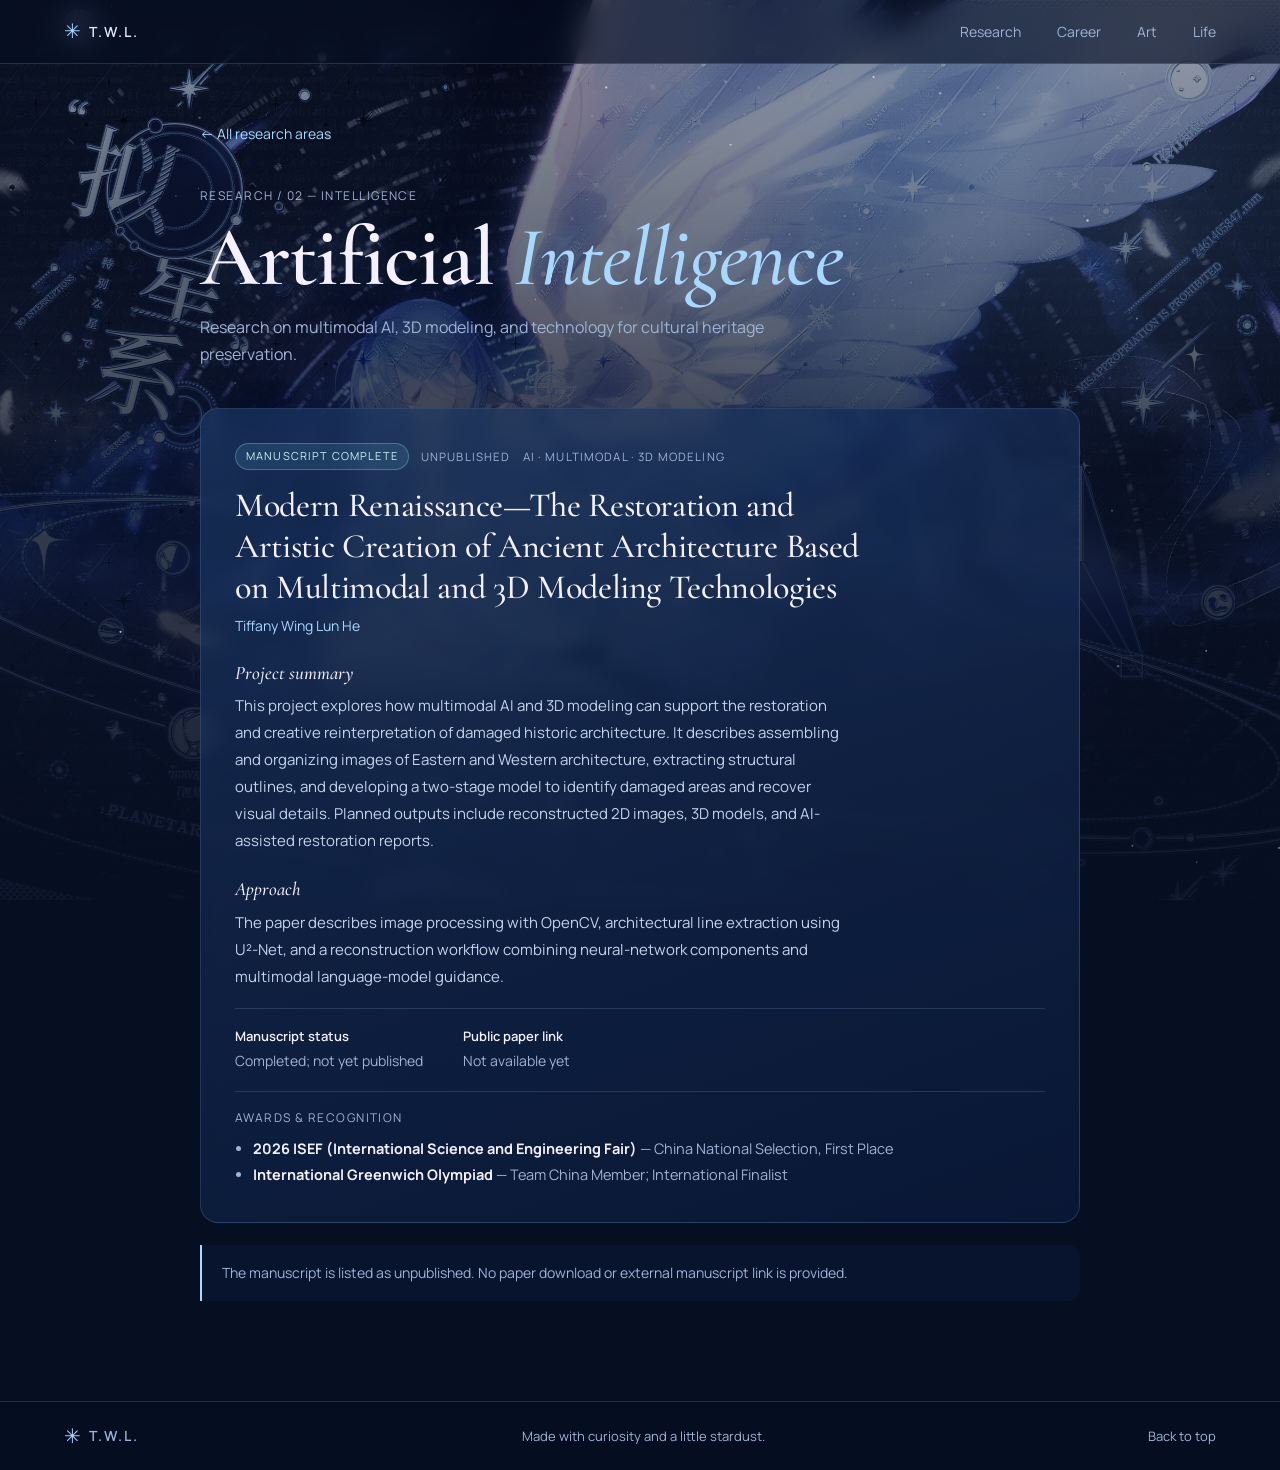
==== commit ee1e3452: "Add files via upload" ====
--- a/research/ai.html
+++ b/research/ai.html
@@ -17,6 +17,6 @@
     </article></div>
     <aside class="papers-note">The manuscript is listed as unpublished. No paper download or external manuscript link is provided.</aside>
   </main>
-  <footer><a class="wordmark" href="../index.html"><span class="mark" aria-hidden="true">✳</span>T.W.L.</a><p>Made with curiosity and a few stray feathers.</p><a href="#">Back to top</a></footer>
+  <footer><a class="wordmark" href="../index.html"><span class="mark" aria-hidden="true">✳</span>T.W.L.</a><p>Made with curiosity and a little stardust.</p><a href="#">Back to top</a></footer>
 <script src="../fx.js"></script>
 </body></html>
--- a/style.css
+++ b/style.css
@@ -268,3 +268,21 @@
 .essays[open] .toc li:nth-child(5){animation-delay:.2s}
 .awards{gap:14px;line-height:1.65}
 @media (max-width:600px){.essays summary{padding:18px}.essays-sub{display:none}.toc{padding:0 18px 14px}.toc-head{margin:0 18px}}
+
+/* Tiffany Blue name */
+:root{--tiffany:#81d8d0}
+h1 .name{font-family:'Great Vibes','Snell Roundhand','Apple Chancery',cursive;font-weight:400;font-size:1.32em;line-height:1.1;display:inline-block;margin:.04em 0 .02em;color:var(--tiffany);letter-spacing:0;padding:0 .06em 0 .02em;text-shadow:0 0 28px rgba(129,216,208,.45);white-space:nowrap}
+.tagline{color:#d6e4f8}
+
+/* Research: solid backing so the text reads clearly */
+#research .section-intro{color:#c8d7ef}
+.fields{border:1px solid var(--line-strong);border-radius:22px;background:linear-gradient(160deg,rgba(14,32,70,.9),rgba(7,16,40,.9));backdrop-filter:blur(14px);-webkit-backdrop-filter:blur(14px);box-shadow:0 24px 60px rgba(0,0,0,.35);overflow:hidden}
+.fields li:last-child .field{border-bottom:0}
+.field{padding:28px clamp(18px,3vw,32px)}
+.field-desc{color:#c8d7ef;font-size:15.5px}
+.field-count{color:#dbe7fa;border-color:rgba(169,216,255,.32);background:rgba(169,216,255,.08)}
+.field-glyph{color:var(--tiffany)}
+.now{background:rgba(7,16,40,.88);color:#dbe7fa;border-left-color:var(--tiffany)}
+.now-label{color:var(--tiffany)}
+@media (max-width:600px){.field{padding:22px 16px}}
+#research .section-intro,#research h2{text-shadow:0 1px 14px rgba(6,14,34,.95),0 0 2px rgba(6,14,34,.8)}
